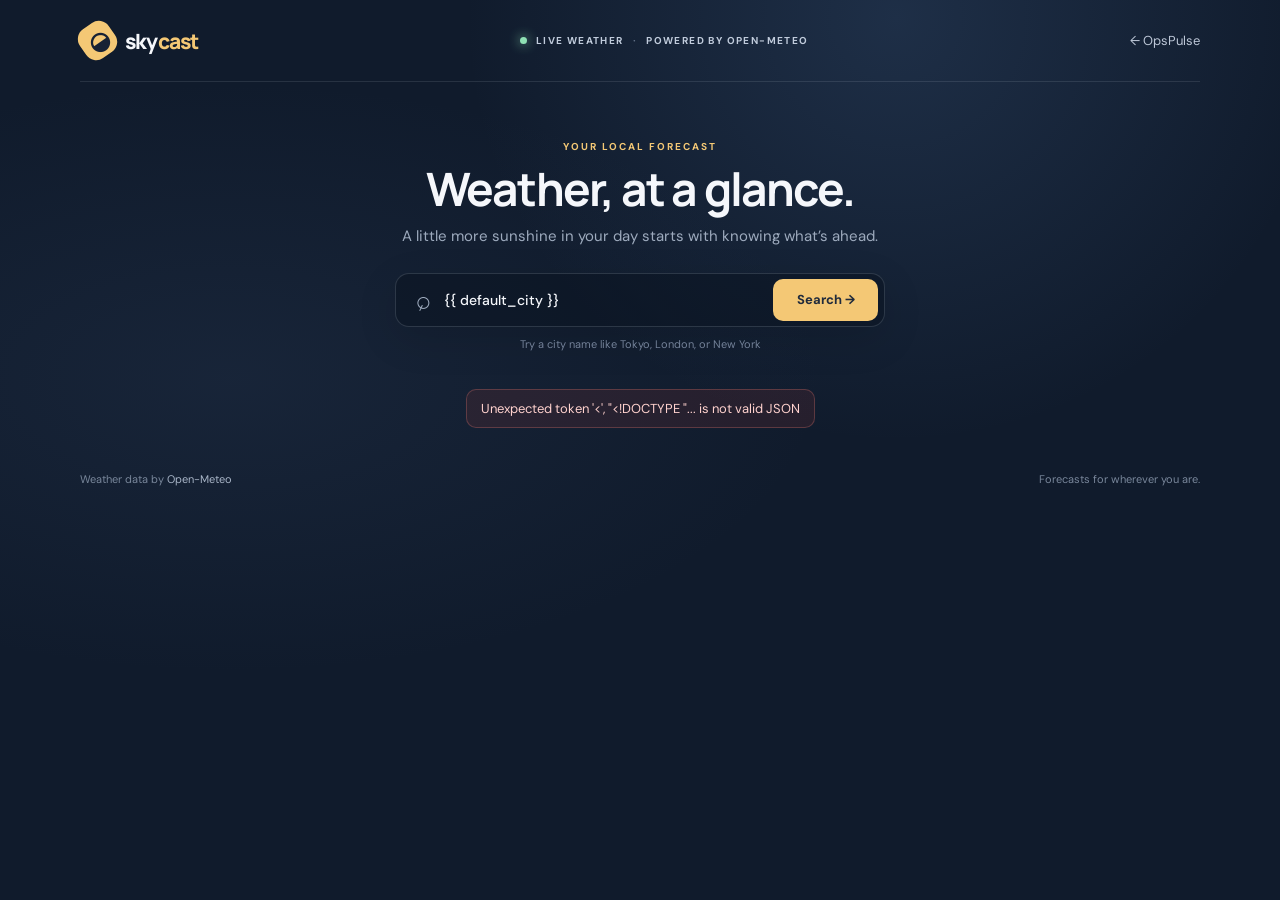
==== templates/weather.html @ 461643dc "Build the responsive Open-Meteo weather dashboard interface" ====
<!doctype html>
<html lang="en">
<head>
  <meta charset="utf-8">
  <meta name="viewport" content="width=device-width, initial-scale=1">
  <meta name="theme-color" content="#101b2c">
  <title>Weather — OpsPulse</title>
  <link rel="preconnect" href="https://fonts.googleapis.com">
  <link rel="preconnect" href="https://fonts.gstatic.com" crossorigin>
  <link href="https://fonts.googleapis.com/css2?family=DM+Sans:wght@400;500;600;700&family=Manrope:wght@400;500;600;700;800&display=swap" rel="stylesheet">
  <link rel="stylesheet" href="/static/weather.css">
  <script src="/static/weather.js" defer></script>
</head>
<body>
  <main class="weather-shell">
    <header class="topbar">
      <a class="brand" href="/" aria-label="OpsPulse home">
        <span class="brand-mark" aria-hidden="true">◒</span>
        <span>sky<span class="brand-accent">cast</span></span>
      </a>
      <div class="topbar-note"><span class="live-dot"></span> LIVE WEATHER <span class="note-divider">·</span> POWERED BY OPEN-METEO</div>
      <a class="back-link" href="/">← <span>OpsPulse</span></a>
    </header>

    <section class="intro" aria-labelledby="page-title">
      <p class="eyebrow">YOUR LOCAL FORECAST</p>
      <h1 id="page-title">Weather, at a glance.</h1>
      <p class="intro-copy">A little more sunshine in your day starts with knowing what’s ahead.</p>
      <form class="search-form" id="city-form" role="search">
        <span class="search-icon" aria-hidden="true">⌕</span>
        <label class="visually-hidden" for="city-input">Search city</label>
        <input id="city-input" name="city" type="search" value="{{ default_city }}" placeholder="Search a city..." autocomplete="off" required>
        <button type="submit" id="search-button">Search <span aria-hidden="true">→</span></button>
      </form>
      <p class="search-hint">Try a city name like Tokyo, London, or New York</p>
    </section>

    <div class="status-message" id="status-message" role="status" aria-live="polite">Loading weather…</div>

    <section class="current-card" id="current-weather" aria-label="Current weather" hidden>
      <div class="current-main">
        <div class="location-line"><span class="pin-icon" aria-hidden="true">⌖</span><h2 id="location-name">—</h2></div>
        <p class="today-label" id="today-label">CURRENT CONDITIONS</p>
        <div class="temperature-row">
          <span class="weather-icon" id="current-icon" aria-hidden="true">☀</span>
          <p class="temperature"><span id="temperature">—</span><span class="degree">°</span></p>
        </div>
        <p class="condition" id="condition">—</p>
        <p class="feels-like">Feels like <span id="feels-like">—</span>°</p>
      </div>
      <div class="current-details">
        <div class="detail-heading"><span>RIGHT NOW</span><span class="detail-line"></span></div>
        <div class="detail-item">
          <span class="detail-icon humidity-icon" aria-hidden="true">◉</span>
          <div><span class="detail-label">Humidity</span><strong id="humidity">—</strong></div>
          <span class="detail-unit">%</span>
        </div>
        <div class="detail-item">
          <span class="detail-icon wind-icon" aria-hidden="true">〰</span>
          <div><span class="detail-label">Wind speed</span><strong id="wind-speed">—</strong></div>
          <span class="detail-unit">km/h</span>
        </div>
        <div class="detail-item">
          <span class="detail-icon coord-icon" aria-hidden="true">⊕</span>
          <div><span class="detail-label">Coordinates</span><strong id="coordinates">—</strong></div>
        </div>
      </div>
      <div class="sun-orb" aria-hidden="true"></div>
    </section>

    <section class="forecast-section" id="forecast-section" aria-labelledby="forecast-heading" hidden>
      <div class="section-heading">
        <div><p class="eyebrow">PLAN AHEAD</p><h2 id="forecast-heading">7-day forecast</h2></div>
        <span class="forecast-caption">The week, in a nutshell</span>
      </div>
      <div class="forecast-grid" id="forecast-grid"></div>
    </section>

    <footer class="page-footer">
      <span>Weather data by <a href="https://open-meteo.com/" target="_blank" rel="noreferrer">Open-Meteo</a></span>
      <span>Forecasts for wherever you are.</span>
    </footer>
  </main>
</body>
</html>
---- static/weather.css ----
@import url('https://fonts.googleapis.com/css2?family=DM+Sans:wght@400;500;600;700&family=Manrope:wght@400;500;600;700;800&display=swap');

:root {
  color-scheme: dark;
  --ink: #f5f7fb;
  --muted: #9daabd;
  --soft: #bdc7d7;
  --line: rgba(224, 232, 244, .11);
  --panel: rgba(23, 36, 54, .78);
  --accent: #f4c875;
  --blue: #94bcff;
}

* { box-sizing: border-box; }

body {
  margin: 0;
  min-width: 320px;
  min-height: 100vh;
  background: #101b2c;
  color: var(--ink);
  font-family: 'DM Sans', sans-serif;
  background-image: radial-gradient(ellipse at 70% 2%, rgba(86, 126, 179, .2), transparent 34%),
    radial-gradient(ellipse at 18% 42%, rgba(68, 91, 128, .15), transparent 40%);
}

[hidden] { display: none !important; }

.weather-shell { width: min(1120px, calc(100% - 48px)); margin: 0 auto; }
.topbar { height: 82px; display: flex; align-items: center; justify-content: space-between; border-bottom: 1px solid var(--line); }
.brand { display: inline-flex; gap: 10px; align-items: center; color: var(--ink); text-decoration: none; font: 800 21px 'Manrope', sans-serif; letter-spacing: -.8px; }
.brand-mark { display: grid; place-items: center; width: 35px; height: 35px; border-radius: 12px; color: #172235; background: var(--accent); font-size: 24px; transform: rotate(-35deg); }
.brand-accent { color: var(--accent); }
.topbar-note { display: flex; align-items: center; gap: 9px; color: #c1ccdc; font-size: 10px; font-weight: 700; letter-spacing: 1.4px; }
.live-dot { width: 7px; height: 7px; border-radius: 50%; background: #8fe1b4; box-shadow: 0 0 12px #8fe1b4; }
.note-divider { color: #65748a; }
.back-link { color: var(--soft); text-decoration: none; font-size: 13px; }
.back-link:hover, .page-footer a:hover { color: var(--accent); }

.intro { padding: 58px 0 28px; text-align: center; }
.eyebrow { margin: 0 0 10px; color: var(--accent); font-size: 10px; font-weight: 700; letter-spacing: 2px; }
h1, h2, p { margin-top: 0; }
.intro h1 { margin-bottom: 10px; font: 700 clamp(32px, 5vw, 46px)/1.15 'Manrope', sans-serif; letter-spacing: -1.8px; }
.intro-copy { margin-bottom: 27px; color: var(--muted); font-size: 15px; }
.search-form { width: min(490px, 100%); height: 54px; margin: 0 auto; padding: 5px 6px 5px 18px; display: flex; align-items: center; gap: 12px; border: 1px solid rgba(222, 231, 244, .15); border-radius: 14px; background: rgba(9, 18, 31, .48); box-shadow: 0 12px 40px rgba(0, 0, 0, .12); }
.search-icon { color: #9daabd; font-size: 26px; line-height: 1; transform: rotate(-20deg); }
.search-form input { flex: 1; width: 0; border: 0; outline: 0; color: var(--ink); background: transparent; font: 500 14px 'DM Sans', sans-serif; }
.search-form input::placeholder { color: #8290a4; }
.search-form button { min-width: 105px; height: 42px; border: 0; border-radius: 10px; background: var(--accent); color: #202b3c; font: 700 13px 'DM Sans', sans-serif; cursor: pointer; transition: filter .2s, transform .2s; }
.search-form button:hover { filter: brightness(1.07); transform: translateY(-1px); }
.search-form button:disabled { cursor: wait; opacity: .8; }
.search-hint { margin: 10px 0 0; color: #738198; font-size: 11px; }
.visually-hidden { position: absolute; width: 1px; height: 1px; overflow: hidden; clip: rect(0, 0, 0, 0); white-space: nowrap; }

.status-message { min-height: 24px; margin: 10px auto 16px; color: var(--muted); text-align: center; font-size: 13px; }
.status-message.is-error { width: fit-content; max-width: 100%; padding: 10px 14px; color: #ffd2ce; border: 1px solid rgba(255, 133, 119, .25); border-radius: 10px; background: rgba(137, 54, 51, .18); }
.current-card { position: relative; overflow: hidden; min-height: 315px; display: grid; grid-template-columns: 1.2fr .8fr; gap: 40px; padding: 35px 44px; border: 1px solid rgba(223, 232, 245, .12); border-radius: 22px; background: linear-gradient(115deg, rgba(47, 70, 99, .76), rgba(27, 43, 64, .75) 58%, rgba(40, 50, 67, .82)); box-shadow: 0 24px 70px rgba(0, 0, 0, .18); }
.current-main, .current-details { position: relative; z-index: 1; }
.location-line { display: flex; align-items: center; gap: 9px; }
.pin-icon { color: var(--accent); font-size: 23px; }
.location-line h2 { margin: 0; font: 700 22px 'Manrope', sans-serif; letter-spacing: -.5px; }
.today-label { margin: 13px 0 0; color: #9eacc0; font-size: 10px; font-weight: 700; letter-spacing: 1.4px; }
.temperature-row { height: 118px; display: flex; align-items: center; gap: 18px; }
.weather-icon { color: var(--accent); font-size: 65px; filter: drop-shadow(0 6px 18px rgba(244, 200, 117, .24)); }
.temperature { margin: 0; font: 500 86px/.95 'Manrope', sans-serif; letter-spacing: -7px; }
.degree { position: relative; top: -34px; margin-left: 4px; font-size: 33px; letter-spacing: 0; }
.condition { margin: 0 0 4px; font: 600 18px 'Manrope', sans-serif; }
.feels-like { margin: 0; color: #a9b5c6; font-size: 13px; }
.current-details { align-self: center; padding: 7px 0; }
.detail-heading { display: flex; align-items: center; gap: 13px; margin-bottom: 12px; color: #9baabd; font-size: 10px; font-weight: 700; letter-spacing: 1.6px; }
.detail-line { height: 1px; flex: 1; background: var(--line); }
.detail-item { min-height: 59px; display: flex; align-items: center; gap: 13px; border-bottom: 1px solid rgba(224, 232, 244, .08); }
.detail-item:last-child { border-bottom: 0; }
.detail-icon { width: 28px; color: var(--blue); text-align: center; font-size: 21px; }
.wind-icon { color: #c2d5ee; }
.coord-icon { color: #d7bd85; }
.detail-item > div { flex: 1; display: flex; flex-direction: column; gap: 3px; }
.detail-label { color: #9caabd; font-size: 11px; }
.detail-item strong { font-size: 14px; font-weight: 600; }
.detail-unit { color: #9caabd; font-size: 11px; }
.sun-orb { position: absolute; width: 220px; height: 220px; right: 31%; top: -150px; border-radius: 50%; background: rgba(249, 207, 123, .06); box-shadow: 0 0 75px rgba(249, 207, 123, .05); }

.forecast-section { padding-top: 34px; }
.section-heading { display: flex; align-items: end; justify-content: space-between; margin-bottom: 16px; }
.section-heading .eyebrow { margin-bottom: 5px; }
.section-heading h2 { margin: 0; font: 700 20px 'Manrope', sans-serif; letter-spacing: -.5px; }
.forecast-caption { padding-bottom: 3px; color: #8492a8; font-size: 12px; }
.forecast-grid { display: grid; grid-template-columns: repeat(7, minmax(0, 1fr)); gap: 11px; }
.forecast-day { min-height: 164px; padding: 15px 8px 13px; display: flex; flex-direction: column; align-items: center; border: 1px solid rgba(223, 232, 245, .09); border-radius: 15px; background: var(--panel); text-align: center; transition: transform .2s, border-color .2s; }
.forecast-day:hover { transform: translateY(-3px); border-color: rgba(244, 200, 117, .35); }
.forecast-day.is-today { border-color: rgba(244, 200, 117, .32); background: linear-gradient(180deg, rgba(108, 91, 62, .2), var(--panel)); }
.forecast-day-name { margin-bottom: 10px; color: #c8d1de; font-size: 12px; font-weight: 600; }
.forecast-icon { height: 43px; color: var(--accent); font-size: 31px; line-height: 1.25; }
.forecast-condition { min-height: 28px; margin: 3px 0 11px; color: #9caabd; font-size: 10px; }
.temperature-range { width: 100%; margin: auto 0 0; display: flex; justify-content: center; gap: 12px; font-size: 12px; }
.temperature-range strong { font-weight: 700; }
.temperature-range span { color: #8693a7; }
.page-footer { display: flex; justify-content: space-between; gap: 14px; padding: 28px 0 24px; color: #79879b; font-size: 11px; }
.page-footer a { color: #a8b5c7; text-decoration: none; }
.button-spinner { display: inline-block; width: 12px; height: 12px; margin-right: 5px; border: 2px solid rgba(30, 42, 59, .25); border-top-color: #202b3c; border-radius: 50%; vertical-align: -2px; animation: spin .7s linear infinite; }
@keyframes spin { to { transform: rotate(360deg); } }

@media (max-width: 760px) {
  .weather-shell { width: min(100% - 32px, 560px); }
  .topbar { height: 70px; }
  .topbar-note { display: none; }
  .intro { padding-top: 42px; }
  .current-card { grid-template-columns: 1fr; gap: 22px; padding: 27px 25px; }
  .current-details { padding-top: 4px; }
  .temperature-row { height: 105px; }
  .temperature { font-size: 76px; }
  .forecast-grid { grid-template-columns: repeat(4, minmax(0, 1fr)); }
}

@media (max-width: 430px) {
  .weather-shell { width: calc(100% - 28px); }
  .intro h1 { font-size: 32px; }
  .intro-copy { font-size: 13px; }
  .search-form { height: 50px; padding-left: 12px; gap: 8px; }
  .search-form button { min-width: 88px; height: 40px; }
  .current-card { padding: 23px 18px; }
  .forecast-grid { grid-template-columns: repeat(2, minmax(0, 1fr)); }
  .forecast-day { min-height: 145px; }
  .section-heading { align-items: start; flex-direction: column; gap: 8px; }
  .page-footer { flex-direction: column; }
}
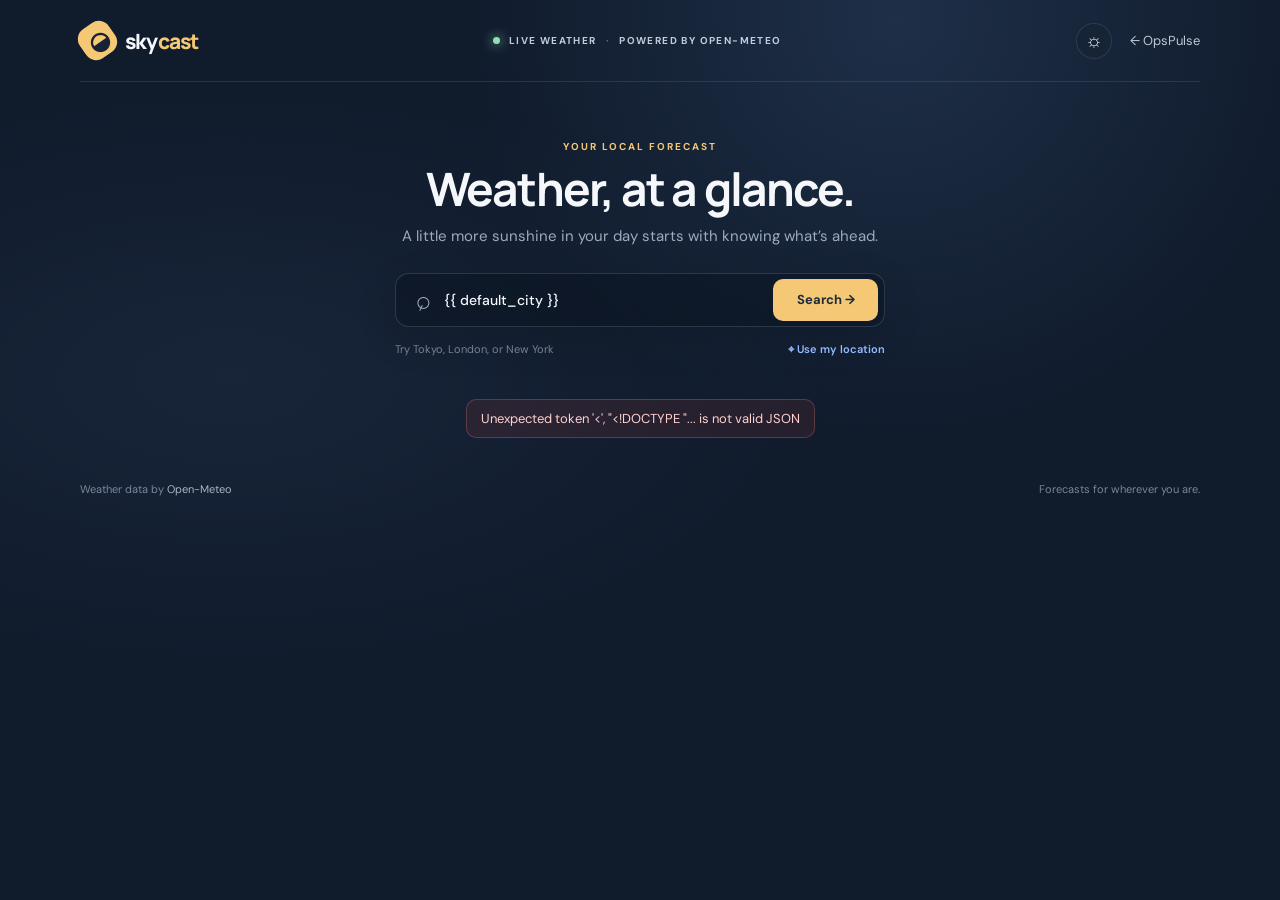
==== commit 75175882: "Add geolocation, hourly forecast, and persistent theme toggle to weather dashboard" ====
--- a/templates/weather.html
+++ b/templates/weather.html
@@ -9,17 +9,18 @@
   <link rel="preconnect" href="https://fonts.gstatic.com" crossorigin>
   <link href="https://fonts.googleapis.com/css2?family=DM+Sans:wght@400;500;600;700&family=Manrope:wght@400;500;600;700;800&display=swap" rel="stylesheet">
   <link rel="stylesheet" href="/static/weather.css">
+  <link rel="stylesheet" href="/static/weather-enhancements.css">
   <script src="/static/weather.js" defer></script>
 </head>
 <body>
   <main class="weather-shell">
     <header class="topbar">
-      <a class="brand" href="/" aria-label="OpsPulse home">
-        <span class="brand-mark" aria-hidden="true">◒</span>
-        <span>sky<span class="brand-accent">cast</span></span>
-      </a>
+      <a class="brand" href="/" aria-label="OpsPulse home"><span class="brand-mark" aria-hidden="true">◒</span><span>sky<span class="brand-accent">cast</span></span></a>
       <div class="topbar-note"><span class="live-dot"></span> LIVE WEATHER <span class="note-divider">·</span> POWERED BY OPEN-METEO</div>
-      <a class="back-link" href="/">← <span>OpsPulse</span></a>
+      <div class="topbar-actions">
+        <button class="theme-toggle" id="theme-toggle" type="button" aria-label="Switch to light theme" title="Switch theme"><span aria-hidden="true" id="theme-icon">☼</span></button>
+        <a class="back-link" href="/">← <span>OpsPulse</span></a>
+      </div>
     </header>
 
     <section class="intro" aria-labelledby="page-title">
@@ -32,7 +33,7 @@
         <input id="city-input" name="city" type="search" value="{{ default_city }}" placeholder="Search a city..." autocomplete="off" required>
         <button type="submit" id="search-button">Search <span aria-hidden="true">→</span></button>
       </form>
-      <p class="search-hint">Try a city name like Tokyo, London, or New York</p>
+      <div class="search-extras"><p class="search-hint">Try Tokyo, London, or New York</p><button class="location-button" id="location-button" type="button"><span aria-hidden="true">⌖</span> Use my location</button></div>
     </section>
 
     <div class="status-message" id="status-message" role="status" aria-live="polite">Loading weather…</div>
@@ -41,45 +42,30 @@
       <div class="current-main">
         <div class="location-line"><span class="pin-icon" aria-hidden="true">⌖</span><h2 id="location-name">—</h2></div>
         <p class="today-label" id="today-label">CURRENT CONDITIONS</p>
-        <div class="temperature-row">
-          <span class="weather-icon" id="current-icon" aria-hidden="true">☀</span>
-          <p class="temperature"><span id="temperature">—</span><span class="degree">°</span></p>
-        </div>
+        <div class="temperature-row"><span class="weather-icon" id="current-icon" aria-hidden="true">☀</span><p class="temperature"><span id="temperature">—</span><span class="degree">°</span></p></div>
         <p class="condition" id="condition">—</p>
         <p class="feels-like">Feels like <span id="feels-like">—</span>°</p>
       </div>
       <div class="current-details">
         <div class="detail-heading"><span>RIGHT NOW</span><span class="detail-line"></span></div>
-        <div class="detail-item">
-          <span class="detail-icon humidity-icon" aria-hidden="true">◉</span>
-          <div><span class="detail-label">Humidity</span><strong id="humidity">—</strong></div>
-          <span class="detail-unit">%</span>
-        </div>
-        <div class="detail-item">
-          <span class="detail-icon wind-icon" aria-hidden="true">〰</span>
-          <div><span class="detail-label">Wind speed</span><strong id="wind-speed">—</strong></div>
-          <span class="detail-unit">km/h</span>
-        </div>
-        <div class="detail-item">
-          <span class="detail-icon coord-icon" aria-hidden="true">⊕</span>
-          <div><span class="detail-label">Coordinates</span><strong id="coordinates">—</strong></div>
-        </div>
+        <div class="detail-item"><span class="detail-icon humidity-icon" aria-hidden="true">◉</span><div><span class="detail-label">Humidity</span><strong id="humidity">—</strong></div><span class="detail-unit">%</span></div>
+        <div class="detail-item"><span class="detail-icon wind-icon" aria-hidden="true">〰</span><div><span class="detail-label">Wind speed</span><strong id="wind-speed">—</strong></div><span class="detail-unit">km/h</span></div>
+        <div class="detail-item"><span class="detail-icon coord-icon" aria-hidden="true">⊕</span><div><span class="detail-label">Coordinates</span><strong id="coordinates">—</strong></div></div>
       </div>
       <div class="sun-orb" aria-hidden="true"></div>
     </section>
 
+    <section class="hourly-section" id="hourly-section" aria-labelledby="hourly-heading" hidden>
+      <div class="section-heading"><div><p class="eyebrow">UP NEXT</p><h2 id="hourly-heading">Next 12 hours</h2></div><span class="forecast-caption">Hourly conditions</span></div>
+      <div class="hourly-grid" id="hourly-grid"></div>
+    </section>
+
     <section class="forecast-section" id="forecast-section" aria-labelledby="forecast-heading" hidden>
-      <div class="section-heading">
-        <div><p class="eyebrow">PLAN AHEAD</p><h2 id="forecast-heading">7-day forecast</h2></div>
-        <span class="forecast-caption">The week, in a nutshell</span>
-      </div>
+      <div class="section-heading"><div><p class="eyebrow">PLAN AHEAD</p><h2 id="forecast-heading">7-day forecast</h2></div><span class="forecast-caption">The week, in a nutshell</span></div>
       <div class="forecast-grid" id="forecast-grid"></div>
     </section>
 
-    <footer class="page-footer">
-      <span>Weather data by <a href="https://open-meteo.com/" target="_blank" rel="noreferrer">Open-Meteo</a></span>
-      <span>Forecasts for wherever you are.</span>
-    </footer>
+    <footer class="page-footer"><span>Weather data by <a href="https://open-meteo.com/" target="_blank" rel="noreferrer">Open-Meteo</a></span><span>Forecasts for wherever you are.</span></footer>
   </main>
 </body>
 </html>
--- a/static/weather-enhancements.css
+++ b/static/weather-enhancements.css
@@ -0,0 +1,60 @@
+/* Weather dashboard enhancements: theme, geolocation, and hourly forecast. */
+:root[data-theme='light'] {
+  color-scheme: light;
+  --ink: #1b2b40;
+  --muted: #64748b;
+  --soft: #52647a;
+  --line: rgba(36, 57, 82, .14);
+  --panel: rgba(255, 255, 255, .82);
+  --accent: #c68a28;
+  --blue: #4774ac;
+}
+
+:root[data-theme='light'] body {
+  background: #edf3fa;
+  background-image: radial-gradient(ellipse at 70% 2%, rgba(116, 161, 213, .19), transparent 34%),
+    radial-gradient(ellipse at 18% 42%, rgba(132, 155, 186, .13), transparent 40%);
+  color: var(--ink);
+}
+:root[data-theme='light'] .current-card { background: linear-gradient(115deg, rgba(255,255,255,.92), rgba(226,236,248,.92) 58%, rgba(242,236,222,.95)); }
+:root[data-theme='light'] .search-form { background: rgba(255,255,255,.72); border-color: rgba(36,57,82,.18); }
+:root[data-theme='light'] .search-form input { color: var(--ink); }
+:root[data-theme='light'] .forecast-day { border-color: rgba(36,57,82,.12); }
+:root[data-theme='light'] .forecast-day.is-today { background: linear-gradient(180deg, rgba(237,211,165,.32), var(--panel)); }
+:root[data-theme='light'] .topbar-note { color: #52647a; }
+:root[data-theme='light'] .brand { color: var(--ink); }
+:root[data-theme='light'] .brand-mark { color: #fff; background: #4774ac; }
+:root[data-theme='light'] .brand-accent { color: #a76e13; }
+:root[data-theme='light'] .location-line h2,
+:root[data-theme='light'] .condition,
+:root[data-theme='light'] .detail-item strong,
+:root[data-theme='light'] .section-heading h2,
+:root[data-theme='light'] .forecast-day-name,
+:root[data-theme='light'] .temperature-range strong { color: #1b2b40; }
+:root[data-theme='light'] .detail-label,
+:root[data-theme='light'] .feels-like,
+:root[data-theme='light'] .forecast-condition,
+:root[data-theme='light'] .temperature-range span { color: #64748b; }
+:root[data-theme='light'] .page-footer a { color: #52647a; }
+
+.topbar-actions { display: flex; align-items: center; gap: 18px; }
+.theme-toggle { width: 36px; height: 36px; display: grid; place-items: center; border: 1px solid var(--line); border-radius: 50%; background: var(--panel); color: var(--ink); font-size: 19px; cursor: pointer; }
+.theme-toggle:hover { border-color: var(--accent); }
+.search-extras { width: min(490px, 100%); margin: 10px auto 0; display: flex; align-items: center; justify-content: space-between; gap: 12px; }
+.search-extras .search-hint { margin: 0; }
+.location-button { padding: 5px 0; border: 0; background: transparent; color: var(--blue); font: 600 11px 'DM Sans', sans-serif; cursor: pointer; white-space: nowrap; }
+.location-button:hover { color: var(--accent); }
+.location-button:disabled { opacity: .6; cursor: wait; }
+.hourly-section { padding-top: 30px; }
+.hourly-grid { display: grid; grid-auto-columns: minmax(75px, 1fr); grid-auto-flow: column; gap: 9px; overflow-x: auto; padding: 2px 2px 12px; scrollbar-color: rgba(157,170,189,.4) transparent; }
+.hour-card { min-height: 126px; padding: 13px 8px; display: flex; flex-direction: column; align-items: center; gap: 10px; border: 1px solid rgba(223,232,245,.09); border-radius: 13px; background: var(--panel); }
+.hour-card.is-current-hour { border-color: rgba(244,200,117,.34); }
+.hour-time { color: var(--muted); font-size: 11px; }
+.hour-icon { color: var(--accent); font-size: 22px; line-height: 1; }
+.hour-temperature { color: var(--ink); font: 700 15px 'Manrope', sans-serif; }
+.hour-rain { color: var(--blue); font-size: 10px; }
+@media (max-width: 560px) {
+  .topbar-actions { gap: 10px; }
+  .search-extras { align-items: flex-start; flex-direction: column; gap: 6px; }
+  .hourly-grid { grid-auto-columns: 76px; }
+}
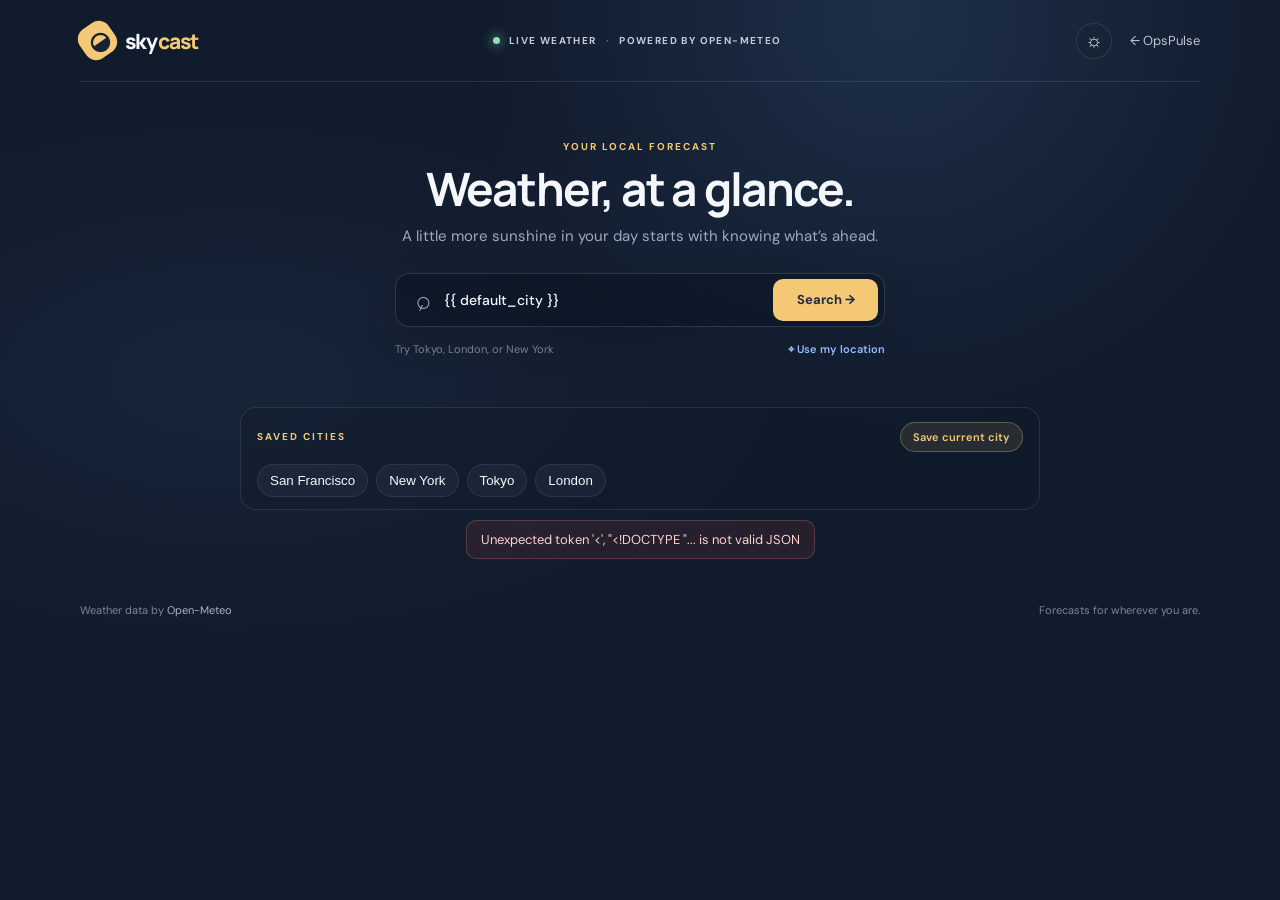
==== commit 9adf0675: "Add saved favorite cities to the weather dashboard" ====
--- a/templates/weather.html
+++ b/templates/weather.html
@@ -36,6 +36,14 @@
       <div class="search-extras"><p class="search-hint">Try Tokyo, London, or New York</p><button class="location-button" id="location-button" type="button"><span aria-hidden="true">⌖</span> Use my location</button></div>
     </section>
 
+    <div class="favorites-panel">
+      <div class="favorites-header">
+        <p class="eyebrow">SAVED CITIES</p>
+        <button id="save-current-city" class="save-city-button" type="button">Save current city</button>
+      </div>
+      <div id="favorites-list" class="favorites-list" aria-live="polite"></div>
+    </div>
+
     <div class="status-message" id="status-message" role="status" aria-live="polite">Loading weather…</div>
 
     <section class="current-card" id="current-weather" aria-label="Current weather" hidden>
--- a/static/weather-enhancements.css
+++ b/static/weather-enhancements.css
@@ -1,4 +1,4 @@
-/* Weather dashboard enhancements: theme, geolocation, and hourly forecast. */
+/* Weather dashboard enhancements: theme, geolocation, hourly forecast, and saved cities. */
 :root[data-theme='light'] {
   color-scheme: light;
   --ink: #1b2b40;
@@ -45,6 +45,13 @@
 .location-button { padding: 5px 0; border: 0; background: transparent; color: var(--blue); font: 600 11px 'DM Sans', sans-serif; cursor: pointer; white-space: nowrap; }
 .location-button:hover { color: var(--accent); }
 .location-button:disabled { opacity: .6; cursor: wait; }
+.favorites-panel { width: min(800px, 100%); margin: 18px auto 0; padding: 14px 16px 12px; border: 1px solid var(--line); border-radius: 16px; background: rgba(16, 27, 44, 0.35); }
+.favorites-header { display: flex; align-items: center; justify-content: space-between; gap: 12px; }
+.favorites-header .eyebrow { margin: 0; }
+.save-city-button { border: 1px solid rgba(244, 200, 117, .3); border-radius: 999px; background: rgba(244, 200, 117, .1); color: var(--accent); padding: 7px 12px; font: 600 11px 'DM Sans', sans-serif; cursor: pointer; }
+.favorites-list { display: flex; flex-wrap: wrap; gap: 8px; margin-top: 12px; }
+.favorite-chip { border: 1px solid rgba(255,255,255,.08); border-radius: 999px; padding: 8px 12px; background: rgba(255,255,255,.04); color: var(--ink); cursor: pointer; }
+.favorite-chip:hover { border-color: rgba(244,200,117,.5); }
 .hourly-section { padding-top: 30px; }
 .hourly-grid { display: grid; grid-auto-columns: minmax(75px, 1fr); grid-auto-flow: column; gap: 9px; overflow-x: auto; padding: 2px 2px 12px; scrollbar-color: rgba(157,170,189,.4) transparent; }
 .hour-card { min-height: 126px; padding: 13px 8px; display: flex; flex-direction: column; align-items: center; gap: 10px; border: 1px solid rgba(223,232,245,.09); border-radius: 13px; background: var(--panel); }
